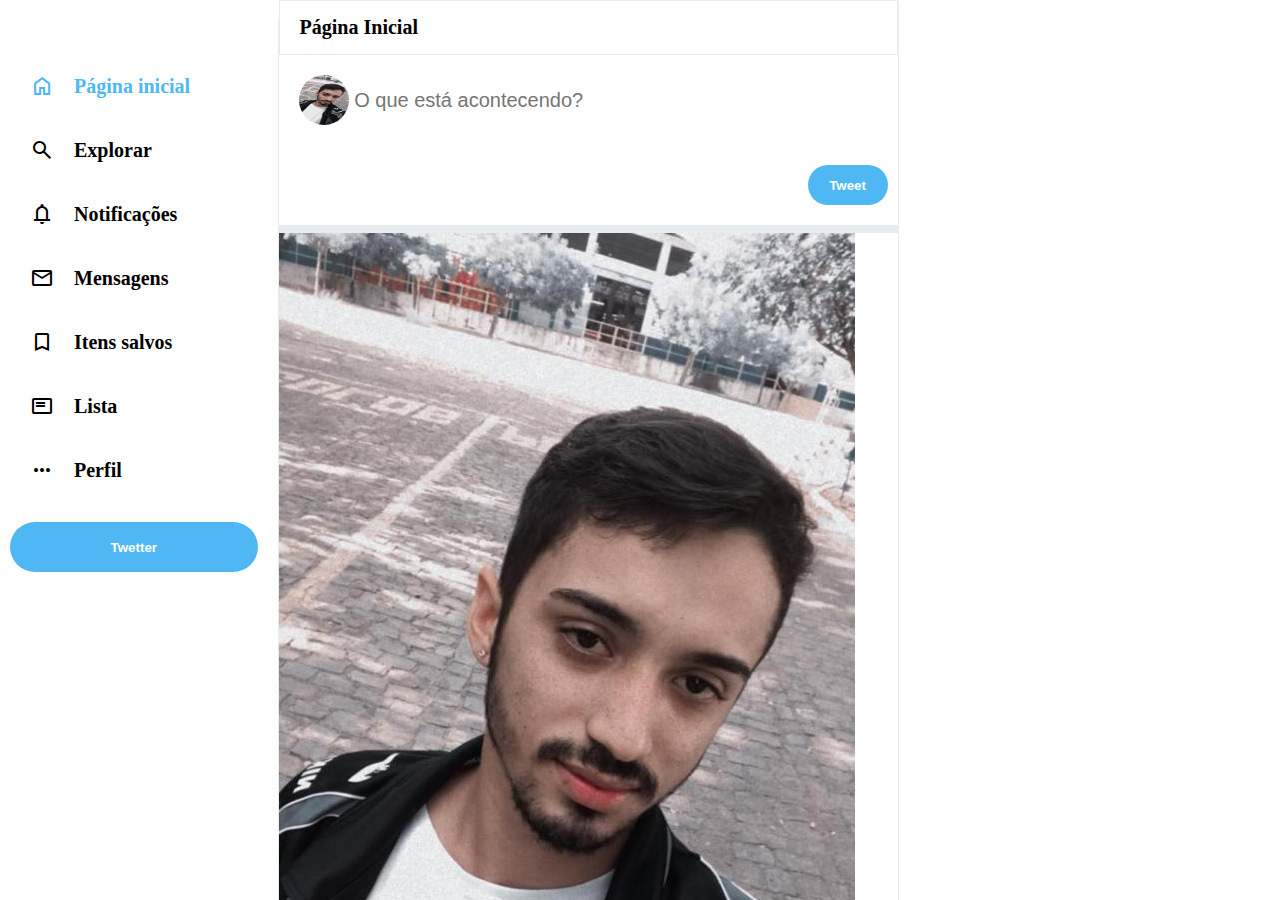
==== html/twitter.html @ 3e818170 "second commit master" ====
<!DOCTYPE html>
<html lang="en">
<head>
    <meta charset="UTF-8">
    <meta http-equiv="X-UA-Compatible" content="IE=edge">
    <meta name="viewport" content="width=device-width, initial-scale=1.0">
    <link href="https://fonts.googleapis.com/css2?family=Material+Symbols+Outlined" rel="stylesheet" />
    <link rel="stylesheet" href="https://cdnjs.cloudflare.com/ajax/libs/font-awesome/6.2.1/css/all.min.css" integrity="sha512-MV7K8+y+gLIBoVD59lQIYicR65iaqukzvf/nwasF0nqhPay5w/9lJmVM2hMDcnK1OnMGCdVK+iQrJ7lzPJQd1w==" crossorigin="anonymous" referrerpolicy="no-referrer" />
    <link rel="stylesheet" href="/css/twitter.css">
    <link rel="icon" href="/icon/twitter_circle-512.webp">
    <title>Twitter Clone </title>
</head>
<body>
  
    <!-- bar lateral esquerda  inicio-->
    <div class="sideBar">
      <i class="fab fa-twitter"></i>
      <div class="sidebarOption active"><span class="material-symbols-outlined">home</span>
        <h2>Página inicial</h2>
    </div>
        <div class="sidebarOption"><span class="material-symbols-outlined">search</span>
        <h2>Explorar</h2>
    </div>
        <div class="sidebarOption"><span class="material-symbols-outlined">notifications_none</span>
        <h2>Notificações</h2>
    </div>
        <div class="sidebarOption"><span class="material-symbols-outlined">mail_outline</span>
        <h2>Mensagens</h2>
    </div>
    <div class="sidebarOption"><span class="material-symbols-outlined">bookmark_border</span>
        <h2>Itens salvos</h2>
    </div>
    <div class="sidebarOption"><span class="material-symbols-outlined">featured_play_list</span>
        <h2>Lista</h2>
    </div>
     <div class="sidebarOption"><span class="material-symbols-outlined">more_horiz</span>
        <h2>Perfil</h2>
    </div>

    <button class="sidebar_tweet">Twetter</button>

    </div>
     <!-- bar lateral esquerda  fim-->

     <!-- inicio do feed principal-->
     <div class="feed">
        <div class="feed_header">
            <h2>Página Inicial</h2>
        </div>
     <!-- caixa de Tweet-->
     <div class="tweetBox">
        <form>
            <div class="tweetbox_input">
                <img src="/imgs/imagem de perfil marshall.jfif" alt="imagem-de-perfil">
                <input type="text" placeholder=" O que está acontecendo? "/>
            </div>
            <button class="button tweetBox_tweetButton">Tweet</button>
        </form>
     </div>
     <!--Fim da caixa de Tweet-->

     <!-- inicio Publicaçôes-->
     <div class="post">
        <div class="post_avatarPerfil">
            <img src="/imgs/imagem de perfil marshall.jfif" alt="">
        </div>
     </div>
     <!-- fim Publicaçôes-->
     </div>
     <!-- fim  do feed principal-->

</body>
</html>
---- css/twitter.css ----
* {
    margin: 0;
    padding: 0;
    box-sizing: border-box;
}

body {
    --twitter-color:#50b7f5;
    --twitter-background:#e6ecf0;
    --twitter-color-tweet:#0d0dda;
    display: flex;
    height: 100vh;
    max-width: 1300px;
    margin-left: auto;
    margin-right: auto;
    padding: 0 10px;
}
.sidebarOption{
    display:flex;
    align-items: center;
    cursor: pointer;
}

.sidebarOption .material-symbols-outlined,  .fa-twitter {
    padding: 20px;

}
.sidebarOption h2{
    font-weight: 800;
    font-size: 20px;
    margin-right: 20px;
}

.sidebarOption:hover{
    background-color: var(--twitter-background);
    border-radius: 20px;
    color: var(--twitter-color);
    transition: color 100ms ease-out;
}

.sidebarOption.active{
    color: var(--twitter-color);
}

.sidebar_tweet:hover{
    background-color: var(--twitter-background);
    border-radius: 20px;
    color: var(--twitter-color);
    transition: color 100ms ease-out;

}

.fa-twitter{
    color: var(--twitter-color);
    font-size: 30px;
}

.sidebar_tweet{
    width: 100%;
    background-color: var(--twitter-color) ;
    border: none;
    color: white;
    font-weight: 900;
    border-radius: 30px;
    height: 50px;
    margin-top: 20px;
}

.sideBar{
    border-right: 1px solid var(--twitter-background);
    flex: 0.2;
    min-width: 250px;
    margin-top: 20px;
    padding-right: 20px;
}

/*inicio do feed principal*/

.feed{
    flex: 0.5;
    border-right: 1px solid var(--twitter-background);
    min-width: fit-content;
    overflow-y: scroll;
}

.feed_header{
    position: sticky;
    top: 0;
    background-color: white;
    z-index: 100;
    border: 1px solid var(--twitter-background);
    padding: 15px 20px;
}

.feed_header h2{
    font-size: 20px;
    font-weight: 800;
}

.feed::-webkit-scrollbar {
    display: none;
}
.feed{
    -ms-overflow-style: auto;
    scrollbar-width: none;
}

/* caixa de Tweet */

.tweetbox_input img {
    border-radius: 50%;
    height: 50px;
    width: 50px;
}

.tweetBox{
    padding-bottom: 20px;
    border-bottom: 8px solid var(--twitter-background);
    padding-right: 10px;
}

.tweetBox form{
    display: flex;
    flex-direction: column;
}

.tweetbox_input{
    display: flex;
    padding: 20px;
}

.tweetbox_input input{
    flex: 1;
    margin-right: 20px;
    font-size: 20px;
    border: none;
    outline: none;
}

.tweetBox_tweetButton{
    background-color: var(--twitter-color);
    border: none;
    color: white;
    font-weight: 900;
    border-radius: 30px;
    width: 80px;
    height: 40px;
    margin-top: 20px;
    margin-left: auto;
}
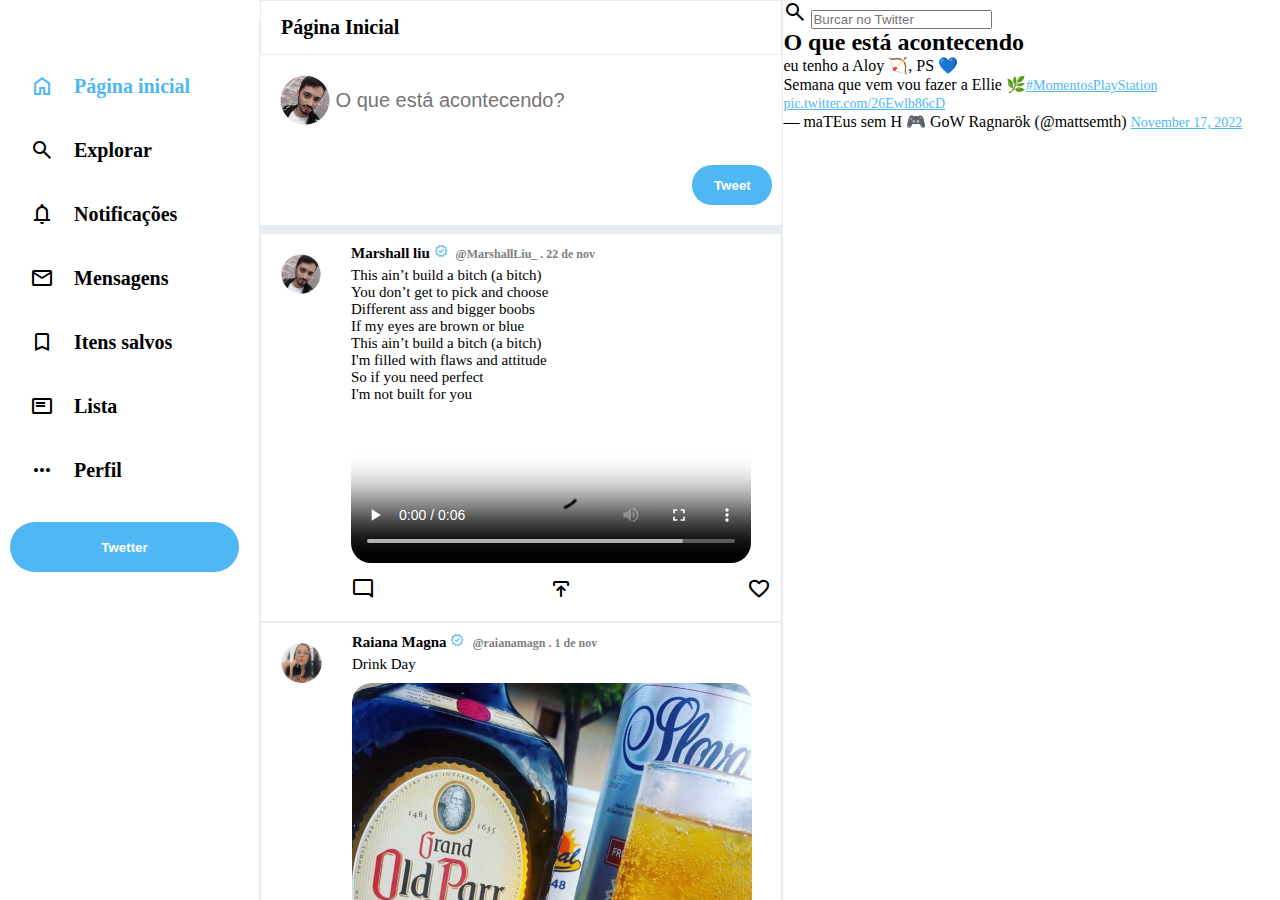
==== commit 81dd526e: "fourth commit master" ====
--- a/html/twitter.html
+++ b/html/twitter.html
@@ -7,6 +7,9 @@
     <link href="https://fonts.googleapis.com/css2?family=Material+Symbols+Outlined" rel="stylesheet" />
     <link rel="stylesheet" href="https://cdnjs.cloudflare.com/ajax/libs/font-awesome/6.2.1/css/all.min.css" integrity="sha512-MV7K8+y+gLIBoVD59lQIYicR65iaqukzvf/nwasF0nqhPay5w/9lJmVM2hMDcnK1OnMGCdVK+iQrJ7lzPJQd1w==" crossorigin="anonymous" referrerpolicy="no-referrer" />
     <link rel="stylesheet" href="/css/twitter.css">
+    <link rel="stylesheet" href="https://fonts.googleapis.com/css2?family=Material+Symbols+Sharp:opsz,wght,FILL,GRAD@20..48,100..700,0..1,-50..200" />
+    <link rel="stylesheet" href="https://fonts.googleapis.com/css2?family=Material+Symbols+Rounded:opsz,wght,FILL,GRAD@48,500,0,0" />
+    <link rel="stylesheet" href="https://fonts.googleapis.com/css2?family=Material+Symbols+Rounded:opsz,wght,FILL,GRAD@48,400,0,0" />
     <link rel="icon" href="/icon/twitter_circle-512.webp">
     <title>Twitter Clone </title>
 </head>
@@ -51,7 +54,7 @@
      <div class="tweetBox">
         <form>
             <div class="tweetbox_input">
-                <img src="/imgs/imagem de perfil marshall.jfif" alt="imagem-de-perfil">
+                <img src="/imgs/f740d6da-40db-45c2-ac77-56a78f953d3c.jfif" alt="imagem-de-perfil">
                 <input type="text" placeholder=" O que está acontecendo? "/>
             </div>
             <button class="button tweetBox_tweetButton">Tweet</button>
@@ -62,12 +65,189 @@
      <!-- inicio Publicaçôes-->
      <div class="post">
         <div class="post_avatarPerfil">
-            <img src="/imgs/imagem de perfil marshall.jfif" alt="">
+            <img src="/imgs/f740d6da-40db-45c2-ac77-56a78f953d3c.jfif" alt=" imagem de perfil">
+        </div>
+
+        <div class="post_body">
+            <div class="post_header">
+                <div class="post_headerText">
+                    <h3>Marshall liu 
+                        <span class="post_headerSpecial">
+                       <span class="material-symbols-sharp">
+verified
+</span>  @MarshallLiu_ . 22 de nov
+                        </span>
+                    </h3>
+                </div>
+                <div class="post_headerDescription">
+                    <p>This ain’t build a bitch (a bitch) <br>
+                        You don’t get to pick and choose<br>
+                        Different ass and bigger boobs<br>
+                        If my eyes are brown or blue<br>
+
+                        This ain’t build a bitch (a bitch)<br>
+                        I'm filled with flaws and attitude<br>
+                        So if you need perfect<br>
+                        I'm not built for you<br>
+                    </p>
+                </div>
+                <video controls poster="demo.jpg">
+                <source src="/imgs/Video aula fer twiter.mp4" type="video/mp4"></video>
+            </div>
+            <div class="post_footer">
+                <span class="material-symbols-rounded">mode_comment</span>
+                
+                <span class="material-symbols-rounded">publish</span>
+
+                <span class="material-symbols-rounded">favorite</span>
+            </div>
+        </div>
+     </div>
+          <div class="post">
+        <div class="post_avatarPerfil">
+            <img src="/imgs/raiana perfil perfil.jpeg" alt=" imagem de perfil">
+        </div>
+
+        <div class="post_body">
+            <div class="post_header">
+                <div class="post_headerText">
+                    <h3>Raiana Magna 
+                        <span class="post_headerSpecial">
+                       <span class="material-symbols-sharp">
+verified
+</span>  @raianamagn . 1 de nov
+                        </span>
+                    </h3>
+                </div>
+                <div class="post_headerDescription">
+                    <p> Drink Day
+                    </p>
+                </div>
+                <img src="/imgs/post raiana.jfif" alt="">
+            </div>
+            <div class="post_footer">
+                <span class="material-symbols-rounded">mode_comment</span>
+                
+                <span class="material-symbols-rounded">publish</span>
+
+                <span class="material-symbols-rounded">favorite</span>
+            </div>
+        </div>
+     </div>
+          <div class="post">
+        <div class="post_avatarPerfil">
+            <img src="/imgs/Ray Perfil.jfif" alt=" imagem de perfil">
+        </div>
+
+        <div class="post_body">
+            <div class="post_header">
+                <div class="post_headerText">
+                    <h3>Ray Vianna
+                        <span class="post_headerSpecial">
+                       <span class="material-symbols-sharp">
+verified
+</span>  @Jrayvianna . 27 de nov
+                        </span>
+                    </h3>
+                </div>
+                <div class="post_headerDescription">
+                    <p> Jogando Fortnite
+                    </p>
+                </div>
+                <img src="/imgs/Ray post.jfif" alt="">
+            </div>
+            <div class="post_footer">
+                <span class="material-symbols-rounded">mode_comment</span>
+                
+                <span class="material-symbols-rounded">publish</span>
+
+                <span class="material-symbols-rounded">favorite</span>
+            </div>
+        </div>
+     </div>
+        <div class="post">
+        <div class="post_avatarPerfil">
+            <img src="/imgs/Fernada Nascimento perfil.png" alt=" imagem de perfil">
+        </div>
+
+        <div class="post_body">
+            <div class="post_header">
+                <div class="post_headerText">
+                    <h3>Fernanda Nascimento
+                        <span class="post_headerSpecial">
+                       <span class="material-symbols-sharp">
+verified
+</span>  @nandanascmnt . 13 de set
+                        </span>
+                    </h3>
+                </div>
+                <div class="post_headerDescription">
+                    <p>Fazendo meus programas na bagunça organizada <a href="https://twitter.com/hashtag/DiaDoProgramador?src=hashtag_click">#DiaDoProgramador</a> 
+                    </p>
+                </div>
+                <img src="/imgs/Fernada Nascimento post.png" alt="">
+            </div>
+            <div class="post_footer">
+                <span class="material-symbols-rounded">mode_comment</span>
+                
+                <span class="material-symbols-rounded">publish</span>
+
+                <span class="material-symbols-rounded">favorite</span>
+            </div>
+        </div>
+     </div>
+        <div class="post">
+        <div class="post_avatarPerfil">
+            <img src="/imgs/Ray Perfil.jfif" alt=" imagem de perfil">
+        </div>
+
+        <div class="post_body">
+            <div class="post_header">
+                <div class="post_headerText">
+                    <h3>Ray Vianna
+                        <span class="post_headerSpecial">
+                       <span class="material-symbols-sharp">
+verified
+</span>  @Jrayvianna . 21 de nov
+                        </span>
+                    </h3>
+                </div>
+                <div class="post_headerDescription">
+                    <p>Foi muito bom ouvir minha playlist de kpop no carro
+                    </p>
+                </div>
+               
+            </div>
+            <div class="post_footer">
+                <span class="material-symbols-rounded">mode_comment</span>
+                
+                <span class="material-symbols-rounded">publish</span>
+
+                <span class="material-symbols-rounded">favorite</span>
+            </div>
         </div>
      </div>
      <!-- fim Publicaçôes-->
      </div>
      <!-- fim  do feed principal-->
+     
+     <!-- posts e widgets-->
+     <div class="wedgets">
+        <div class="wedgets_inputs">
+ <span class="material-symbols-outlined">search</span>
+            <input type="text" placeholder="Burcar no Twitter">
+        </div>
+        <div class="widgets_widgetsConteniner">
+            <h2> O que está acontecendo</h2>
+            <blockquote class="twitter-tweet">
+                <p lang="pt" dir="ltr">eu tenho a Aloy 🏹, PS 💙<br>Semana que vem vou fazer a Ellie 🌿<a href="https://twitter.com/hashtag/MomentosPlayStation?src=hash&amp;ref_src=twsrc%5Etfw">#MomentosPlayStation</a> 
+                    <a href="https://t.co/26Ewlb86cD">pic.twitter.com/26Ewlb86cD</a></p>&mdash; maTEus sem H 🎮 GoW Ragnarök (@mattsemth) 
+                    <a href="https://twitter.com/mattsemth/status/1593286736561438720?ref_src=twsrc%5Etfw">November 17, 2022</a>
+                </blockquote> <script async src="https://platform.twitter.com/widgets.js" charset="utf-8"></script>
+        </div>
+
+     </div>
+     <!-- posts e widgets final -->
 
 </body>
 </html>--- a/css/twitter.css
+++ b/css/twitter.css
@@ -147,4 +147,76 @@
     height: 40px;
     margin-top: 20px;
     margin-left: auto;
+}
+
+
+/* publicações */
+
+
+.post_avatarPerfil img{
+    border-radius: 50%;
+    height: 40px;
+}
+.post{
+    display: flex;
+    align-items: flex-start;
+    border: 1px solid var(--twitter-background);
+    padding-bottom: 10px;
+
+}
+
+.post_body video{
+    width: 400px;
+    object-fit: contain;
+    border-radius: 20px;
+
+}
+.post_body img{
+    width: 400px;
+    object-fit: contain;
+    border-radius: 20px;
+}
+
+.post_footer{
+    display: flex;
+    justify-content: space-between;
+    margin-top: 10px;
+}
+
+.material-symbols-sharp{
+        font-size: 14px !important;
+        color: var(--twitter-color);
+        margin-right: 5px;
+}
+
+.post_headerSpecial{
+    font-weight: 600;
+    font-size: 12px;
+    color: gray;
+
+}
+
+.post_headerText h3{
+    font-size: 15px;
+    margin-bottom: 5px;
+}
+
+.post_headerDescription p{
+    margin-bottom: 10px;
+    font-size: 15px;
+}
+
+.post_body{
+    flex: 1;
+    padding: 10px;
+}
+
+.post_avatarPerfil{
+    padding: 20px;
+}
+
+a{ font-size: 14px !important;
+        color: var(--twitter-color);
+        margin-right: 5px;
+
 }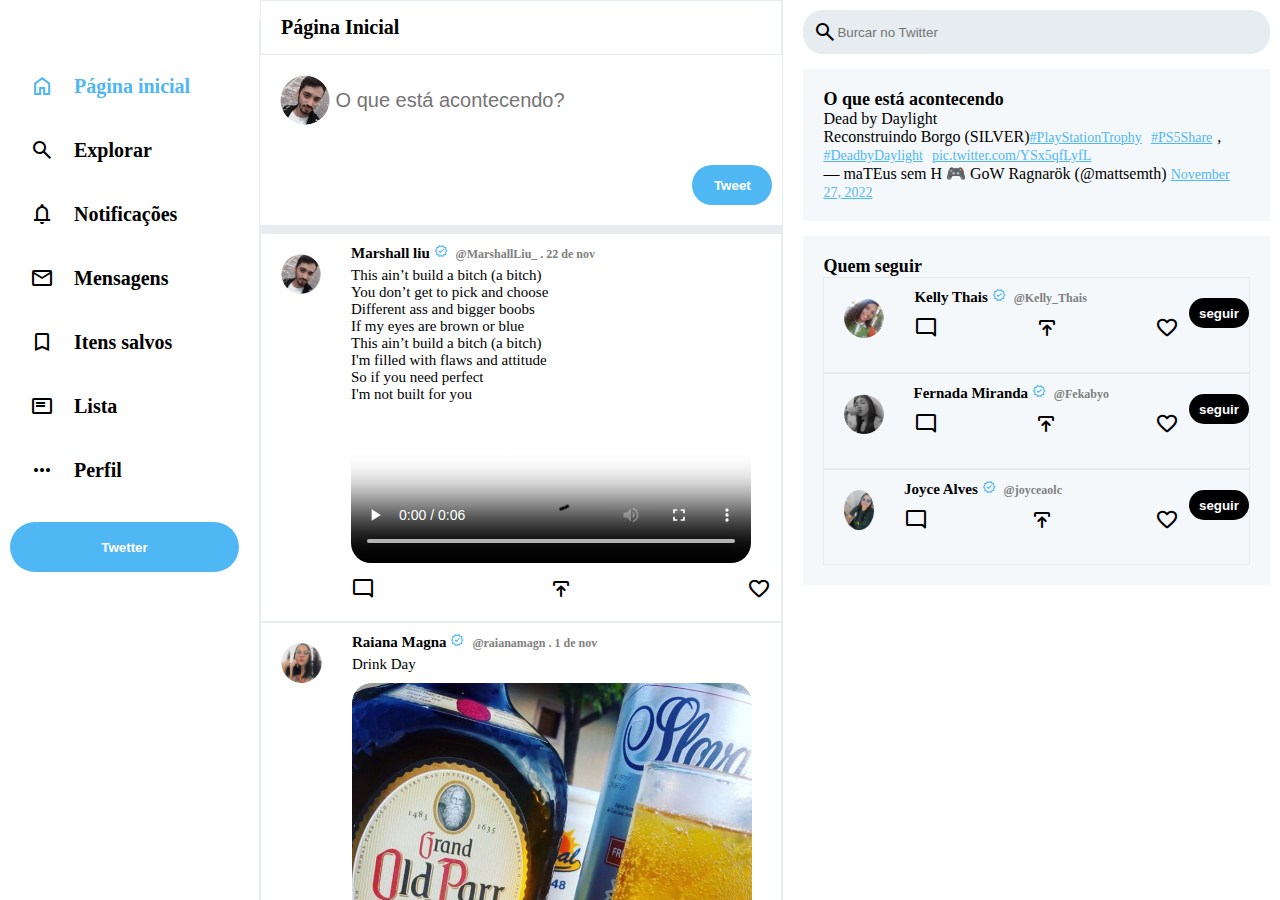
==== commit 6ec60491: "second commit main" ====
--- a/html/twitter.html
+++ b/html/twitter.html
@@ -234,20 +234,112 @@
      <!-- posts e widgets-->
      <div class="wedgets">
         <div class="wedgets_inputs">
- <span class="material-symbols-outlined">search</span>
+    <span class="material-symbols-outlined">search</span>
             <input type="text" placeholder="Burcar no Twitter">
         </div>
         <div class="widgets_widgetsConteniner">
             <h2> O que está acontecendo</h2>
-            <blockquote class="twitter-tweet">
-                <p lang="pt" dir="ltr">eu tenho a Aloy 🏹, PS 💙<br>Semana que vem vou fazer a Ellie 🌿<a href="https://twitter.com/hashtag/MomentosPlayStation?src=hash&amp;ref_src=twsrc%5Etfw">#MomentosPlayStation</a> 
-                    <a href="https://t.co/26Ewlb86cD">pic.twitter.com/26Ewlb86cD</a></p>&mdash; maTEus sem H 🎮 GoW Ragnarök (@mattsemth) 
-                    <a href="https://twitter.com/mattsemth/status/1593286736561438720?ref_src=twsrc%5Etfw">November 17, 2022</a>
-                </blockquote> <script async src="https://platform.twitter.com/widgets.js" charset="utf-8"></script>
-        </div>
-
-     </div>
+           <blockquote class="twitter-tweet"><p lang="en" dir="ltr">Dead by Daylight<br>Reconstruindo Borgo (SILVER)<a href="https://twitter.com/hashtag/PlayStationTrophy?src=hash&amp;ref_src=twsrc%5Etfw">#PlayStationTrophy</a> <a href="https://twitter.com/hashtag/PS5Share?src=hash&amp;ref_src=twsrc%5Etfw">#PS5Share</a>, <a href="https://twitter.com/hashtag/DeadbyDaylight?src=hash&amp;ref_src=twsrc%5Etfw">#DeadbyDaylight</a> <a href="https://t.co/YSx5qfLyfL">pic.twitter.com/YSx5qfLyfL</a></p>&mdash; maTEus sem H 🎮 GoW Ragnarök (@mattsemth) <a href="https://twitter.com/mattsemth/status/1596927531906891777?ref_src=twsrc%5Etfw">November 27, 2022</a></blockquote>
+            <script async src="https://platform.twitter.com/widgets.js" charset="utf-8"></script>
+        </div>
+
+    <div class="widgets_widgetsConteniner">
+            <h2> Quem seguir </h2>
+        <div class="post">
+        <div class="post_avatarPerfil">
+            <img src="/imgs/Kelly Perfil.jfif" alt=" imagem de perfil">
+        </div>
+
+        <div class="post_body">
+            <div class="post_header">
+                <div class="post_headerText">
+                    <h3>Kelly Thais
+                        <span class="post_headerSpecial">
+                       <span class="material-symbols-sharp">
+verified
+</span>  @Kelly_Thais
+                        </span>
+                    </h3>
+                </div>
+               
+            </div>
+            <div class="post_footer">
+                <span class="material-symbols-rounded">mode_comment</span>
+                
+                <span class="material-symbols-rounded">publish</span>
+
+                <span class="material-symbols-rounded">favorite</span>
+            </div>
+        </div>
+        <button class="sidebarfollow">seguir</button>
+     </div>
+     <div class="post">
+        <div class="post_avatarPerfil">
+            <img src="/imgs/Fernada Miranda perfil.png" alt=" imagem de perfil">
+        </div>
+
+        <div class="post_body">
+            <div class="post_header">
+                <div class="post_headerText">
+                    <h3>Fernada Miranda
+                        <span class="post_headerSpecial">
+                       <span class="material-symbols-sharp">
+verified
+</span>  @Fekabyo
+                        </span>
+                    </h3>
+                </div>
+               
+            </div>
+            <div class="post_footer">
+                <span class="material-symbols-rounded">mode_comment</span>
+                
+                <span class="material-symbols-rounded">publish</span>
+
+                <span class="material-symbols-rounded">favorite</span>
+            </div>
+        </div>
+        <button class="sidebarfollow">seguir</button>
+     </div>
+          <div class="post">
+        <div class="post_avatarPerfil">
+            <img src="/imgs/joyce perfil.png" alt=" imagem de perfil">
+        </div>
+
+        <div class="post_body">
+            <div class="post_header">
+                <div class="post_headerText">
+                    <h3>Joyce Alves
+                        <span class="post_headerSpecial">
+                       <span class="material-symbols-sharp">
+verified
+</span>  @joyceaolc
+                        </span>
+                    </h3>
+                </div>
+               
+            </div>
+            <div class="post_footer">
+                <span class="material-symbols-rounded">mode_comment</span>
+                
+                <span class="material-symbols-rounded">publish</span>
+
+                <span class="material-symbols-rounded">favorite</span>
+            </div>
+        </div>
+        <button class="sidebarfollow">seguir</button>
+     </div>
+        </div>
+     <!-- Quem seguir -->
+
+
+     </div>
+
+     
      <!-- posts e widgets final -->
+ 
+
+
 
 </body>
 </html>--- a/css/twitter.css
+++ b/css/twitter.css
@@ -219,4 +219,53 @@
         color: var(--twitter-color);
         margin-right: 5px;
 
-}+}
+
+/* posts e widgets */
+
+.widgets{
+    flex:0.3;
+}
+
+.wedgets_inputs{
+    display: flex;
+    align-items: center;
+    background-color: var(--twitter-background);
+    padding: 10px;
+    border-radius: 20px;
+    margin-top: 10px;
+    margin-left: 20px;
+}
+
+.wedgets_inputs input{
+    border: none;
+    background-color: var(--twitter-background);
+    outline: none;
+}
+
+.material-symbols-outlined serch{
+    color: grey;
+}
+.widgets_widgetsConteniner{
+    margin-top: 15px;
+    margin-left: 20px;
+    padding: 20px;
+    background-color: #f5f8fa;
+}
+
+.widgets_widgetsConteniner h2{
+    font-size: 18px;
+    font-weight: 800;
+}
+
+    .sidebarfollow{
+    background-color: black;
+    border: none;
+    color: white;
+    font-weight: 600;
+    border-radius: 30px;
+    width: 60px;
+    height: 30px;
+    margin-top: 20px;
+    margin-left: auto;
+    }
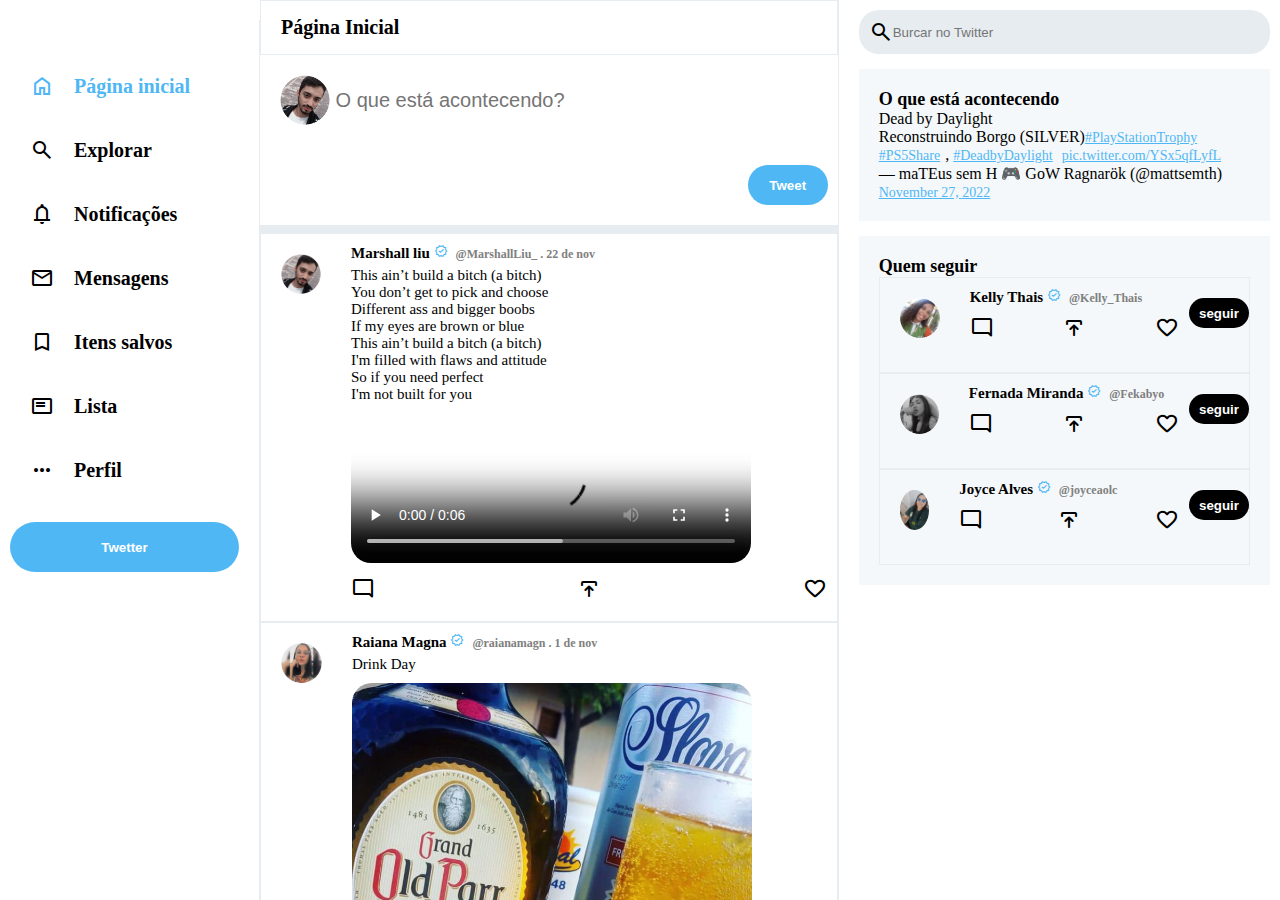
==== commit 37aa6d01: "third commit main" ====
--- a/html/twitter.html
+++ b/html/twitter.html
@@ -198,33 +198,35 @@
      </div>
         <div class="post">
         <div class="post_avatarPerfil">
-            <img src="/imgs/Ray Perfil.jfif" alt=" imagem de perfil">
-        </div>
-
-        <div class="post_body">
-            <div class="post_header">
-                <div class="post_headerText">
-                    <h3>Ray Vianna
-                        <span class="post_headerSpecial">
-                       <span class="material-symbols-sharp">
-verified
-</span>  @Jrayvianna . 21 de nov
-                        </span>
-                    </h3>
-                </div>
-                <div class="post_headerDescription">
-                    <p>Foi muito bom ouvir minha playlist de kpop no carro
-                    </p>
-                </div>
-               
-            </div>
-            <div class="post_footer">
-                <span class="material-symbols-rounded">mode_comment</span>
-                
-                <span class="material-symbols-rounded">publish</span>
-
-                <span class="material-symbols-rounded">favorite</span>
-            </div>
+            <img src="/imgs/Rosilene Perfil.jfif" alt=" imagem de perfil">
+        </div>
+
+        <div class="post_body">
+            <div class="post_header">
+                <div class="post_headerText">
+                    <h3>Rosilene Oliveira
+                        <span class="post_headerSpecial">
+                       <span class="material-symbols-sharp">
+verified
+</span>  @rosy_rosilene . 29 de nov
+                        </span>
+                    </h3>
+                </div>
+                <div class="post_headerDescription">
+                    <p>hoy hay otro capitulo de la telenovela la novia del señor pronto pero a las 17 hs 
+                    </p>
+                </div>
+               <img src="/imgs/Gif Post Rosilene.gif" alt="">
+            </div>
+            <div class="post_footer">
+                <span class="material-symbols-rounded">mode_comment</span>
+                
+                <span class="material-symbols-rounded">publish</span>
+
+                <span class="material-symbols-rounded">favorite</span>
+            </div>
+
+
         </div>
      </div>
      <!-- fim Publicaçôes-->
